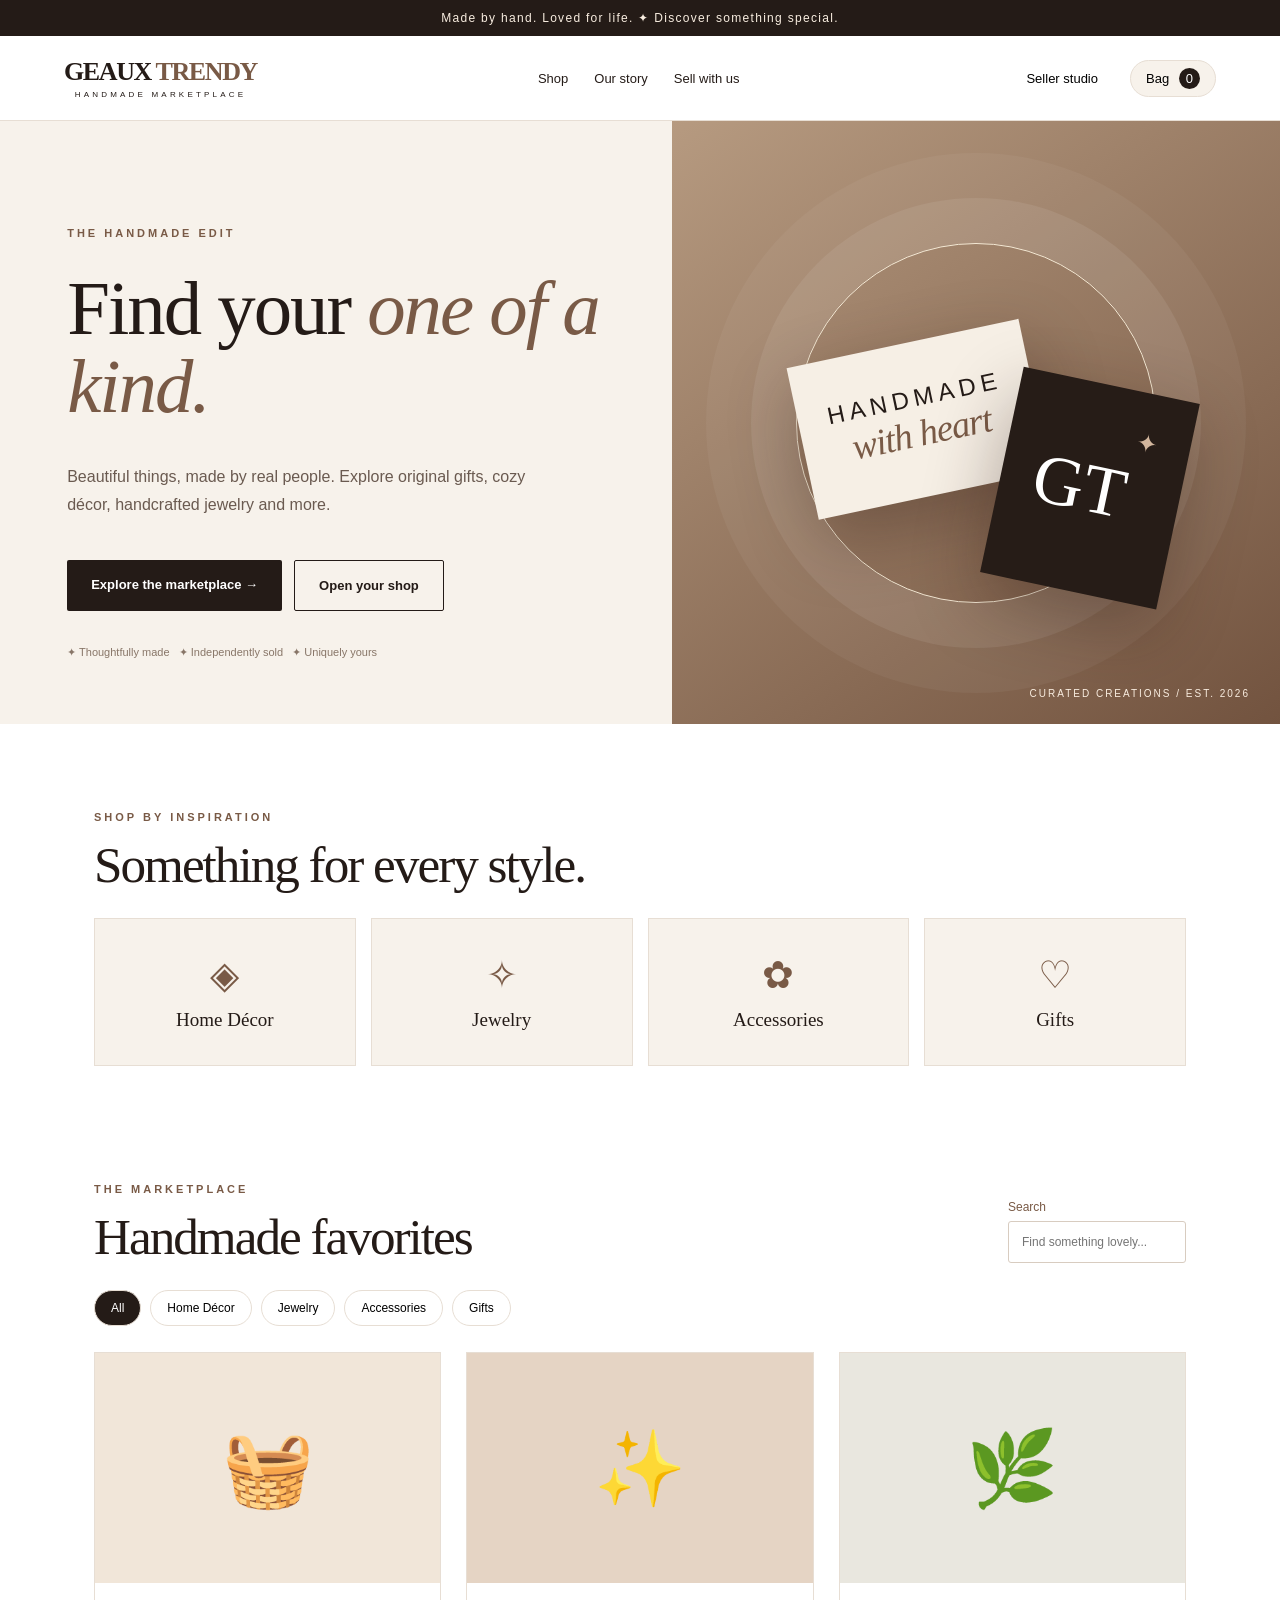
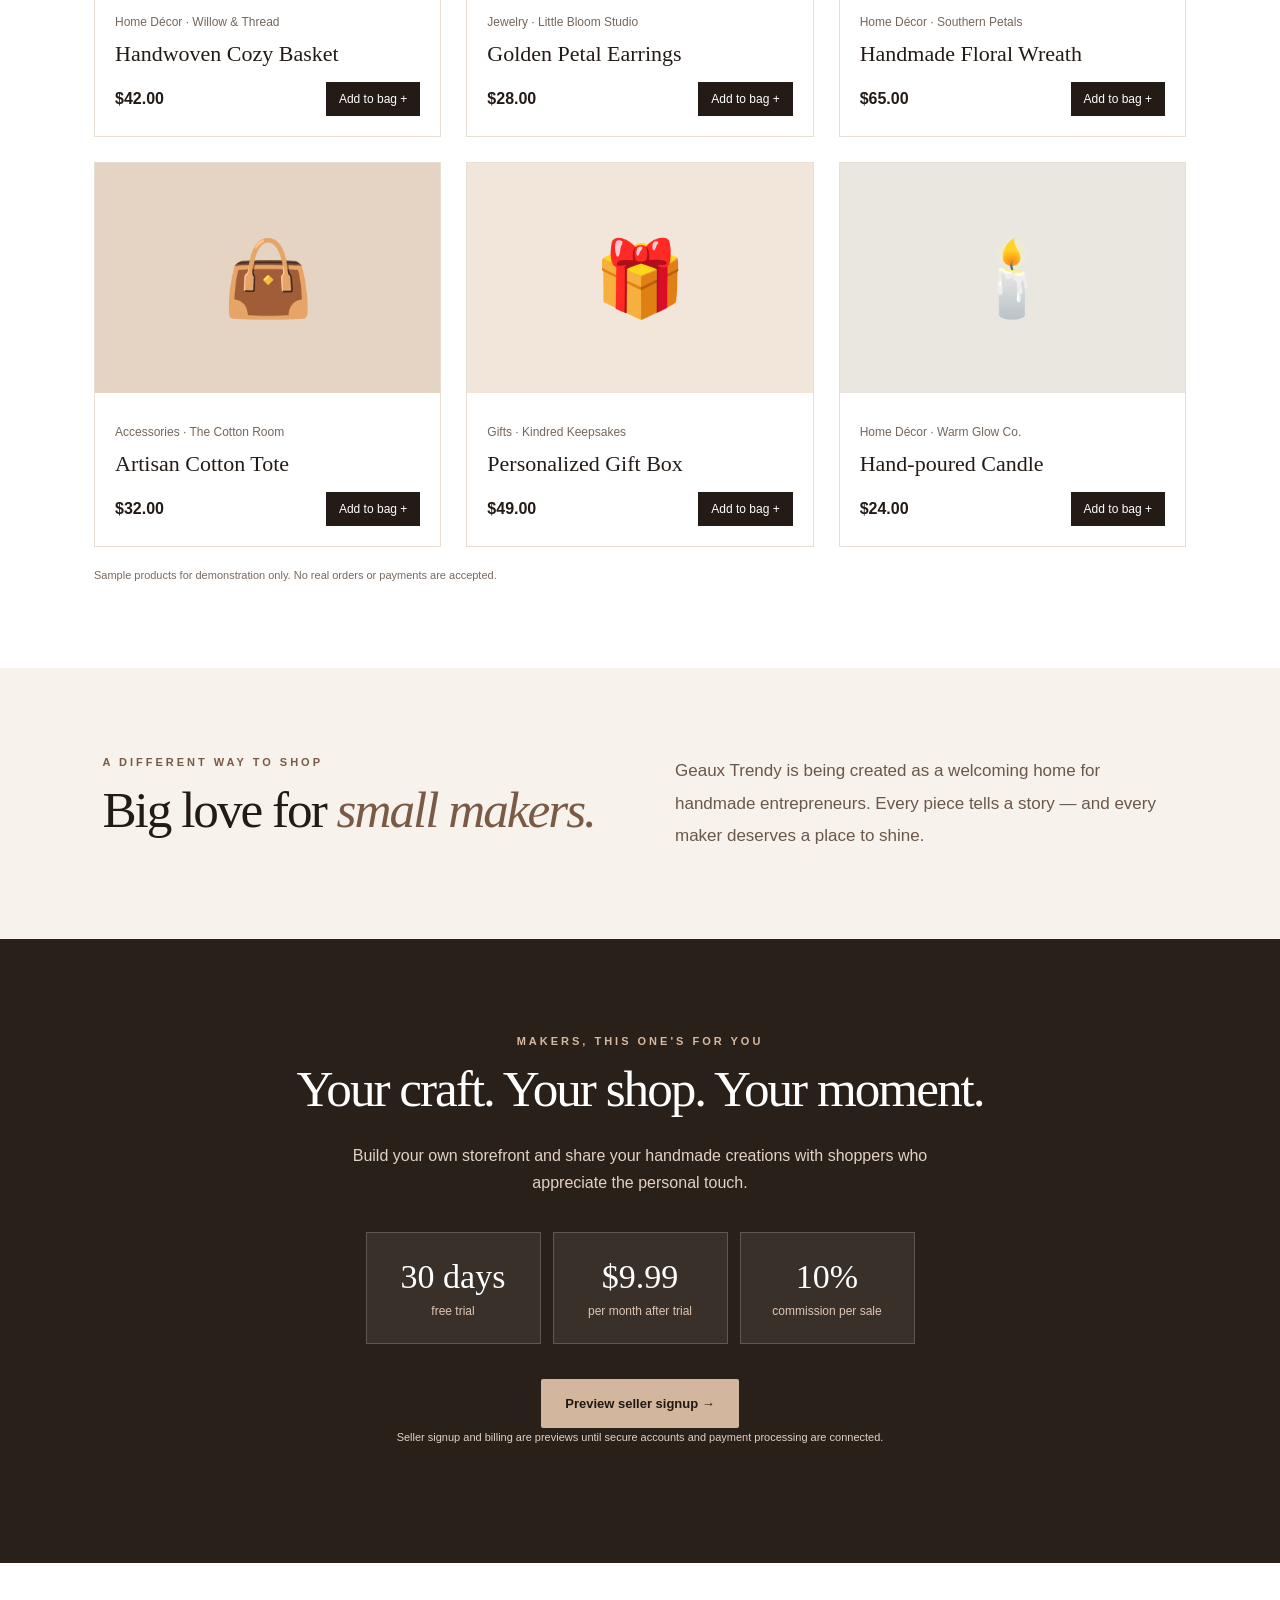
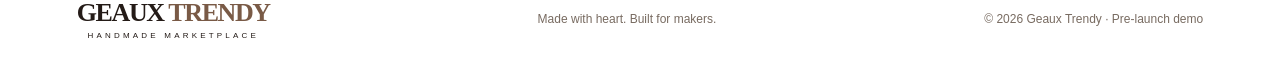
==== index.html @ f06b11b5 "Add files via upload" ====
<!doctype html><html lang="en"><head><meta charset="utf-8"><meta name="viewport" content="width=device-width, initial-scale=1"><meta name="theme-color" content="#211914"><meta name="description" content="Geaux Trendy — a marketplace for unique handmade goods."><title>Geaux Trendy | Handmade Finds</title><link rel="stylesheet" href="styles.css"></head><body><div class="announcement">Made by hand. Loved for life. ✦ Discover something special.</div><header><a href="#home" class="logo">GEAUX <span>TRENDY</span><small>HANDMADE MARKETPLACE</small></a><nav><a href="#shop">Shop</a><a href="#story">Our story</a><a href="#sell">Sell with us</a></nav><div class="actions"><button id="dashboardBtn" class="linkbutton">Seller studio</button><button id="cartBtn" class="cart">Bag <span id="cartCount">0</span></button></div></header><main id="home"><section class="hero"><div class="hero-copy"><p class="eyebrow">THE HANDMADE EDIT</p><h1>Find your <em>one of a kind.</em></h1><p>Beautiful things, made by real people. Explore original gifts, cozy décor, handcrafted jewelry and more.</p><div class="hero-actions"><a class="primary" href="#shop">Explore the marketplace →</a><a class="outline" href="#sell">Open your shop</a></div><div class="hero-foot">✦ Thoughtfully made &nbsp; ✦ Independently sold &nbsp; ✦ Uniquely yours</div></div><div class="hero-art"><div class="art-circle"></div><div class="art-card art-one">HANDMADE<br><strong>with heart</strong></div><div class="art-card art-two">GT<span>✦</span></div><div class="art-caption">CURATED CREATIONS / EST. 2026</div></div></section><section class="categories"><p class="eyebrow">SHOP BY INSPIRATION</p><h2>Something for every style.</h2><div class="category-grid"><a href="#shop" data-filter="Home Décor"><span>◈</span>Home Décor</a><a href="#shop" data-filter="Jewelry"><span>✧</span>Jewelry</a><a href="#shop" data-filter="Accessories"><span>✿</span>Accessories</a><a href="#shop" data-filter="Gifts"><span>♡</span>Gifts</a></div></section><section id="shop" class="products"><div class="section-title"><div><p class="eyebrow">THE MARKETPLACE</p><h2>Handmade favorites</h2></div><label class="search-wrap">Search <input id="search" placeholder="Find something lovely..."></label></div><div class="filters" id="filters"><button class="selected" data-filter="All">All</button><button data-filter="Home Décor">Home Décor</button><button data-filter="Jewelry">Jewelry</button><button data-filter="Accessories">Accessories</button><button data-filter="Gifts">Gifts</button></div><div id="productGrid" class="product-grid"></div><p class="demo-note">Sample products for demonstration only. No real orders or payments are accepted.</p></section><section id="story" class="story"><div><p class="eyebrow">A DIFFERENT WAY TO SHOP</p><h2>Big love for <em>small makers.</em></h2></div><p>Geaux Trendy is being created as a welcoming home for handmade entrepreneurs. Every piece tells a story — and every maker deserves a place to shine.</p></section><section id="sell" class="sell"><p class="eyebrow">MAKERS, THIS ONE'S FOR YOU</p><h2>Your craft. Your shop. Your moment.</h2><p>Build your own storefront and share your handmade creations with shoppers who appreciate the personal touch.</p><div class="pricing"><div><strong>30 days</strong><span>free trial</span></div><div><strong>$9.99</strong><span>per month after trial</span></div><div><strong>10%</strong><span>commission per sale</span></div></div><button class="primary" id="joinBtn">Preview seller signup →</button><p class="small">Seller signup and billing are previews until secure accounts and payment processing are connected.</p></section></main><footer><div class="logo">GEAUX <span>TRENDY</span><small>HANDMADE MARKETPLACE</small></div><p>Made with heart. Built for makers.</p><p>© 2026 Geaux Trendy · Pre-launch demo</p></footer><dialog id="modal"><button class="close" id="closeModal" aria-label="Close">×</button><div id="modalContent"></div></dialog><script src="script.js"></script></body></html>
---- styles.css ----
:root{--ink:#241b17;--brown:#795a46;--tan:#d2b69d;--cream:#f7f2eb;--line:#e7ded4}*{box-sizing:border-box}html{scroll-behavior:smooth}body{margin:0;font-family:Arial,Helvetica,sans-serif;color:var(--ink);background:#fff}button,input{font:inherit}button,a{cursor:pointer}a{color:inherit;text-decoration:none}.announcement{background:var(--ink);color:#f8ede0;text-align:center;padding:11px;font-size:12px;letter-spacing:1.3px}header{display:flex;justify-content:space-between;align-items:center;padding:21px max(5%,calc((100vw - 1250px)/2));gap:20px;border-bottom:1px solid var(--line)}.logo{font-family:Georgia,serif;font-weight:900;font-size:26px;letter-spacing:-1.4px;white-space:nowrap}.logo span{color:var(--brown)}.logo small{display:block;letter-spacing:3.2px;font:8px Arial,sans-serif;margin-top:3px;text-align:center}nav,.actions{display:flex;align-items:center;gap:26px;font-size:13px}nav a:hover{color:var(--brown)}button{border:0;background:none}.linkbutton{font-size:13px}.cart{background:var(--cream);border:1px solid var(--line);border-radius:22px;padding:10px 15px}.cart span{background:var(--ink);color:white;border-radius:50%;padding:3px 7px;margin-left:6px}.hero{display:grid;grid-template-columns:1.05fr .95fr;min-height:550px;background:var(--cream)}.hero-copy{padding:95px 8% 65px max(10%,calc((100vw - 1150px)/2));display:flex;flex-direction:column;align-items:flex-start}.eyebrow{font-size:11px;letter-spacing:3px;font-weight:700;color:var(--brown)}h1,h2{font-family:Georgia,serif;letter-spacing:-2px;font-weight:400}h1{font-size:clamp(55px,6vw,95px);line-height:1.02;margin:20px 0}h1 em,h2 em{color:var(--brown);font-weight:400}h2{font-size:clamp(35px,4vw,53px);margin:12px 0 24px}.hero-copy>p:not(.eyebrow){font-size:16px;line-height:1.8;max-width:490px;color:#6a5a50}.hero-actions{display:flex;gap:12px;flex-wrap:wrap;margin-top:24px}.primary,.outline{display:inline-block;padding:17px 24px;font-size:13px;font-weight:700;border-radius:2px}.primary{background:var(--ink);color:white}.primary:hover{background:var(--brown)}.outline{border:1px solid var(--ink)}.hero-foot{font-size:11px;margin-top:auto;padding-top:35px;color:#887668}.hero-art{position:relative;overflow:hidden;background:linear-gradient(145deg,#b69a80,#72533f);min-height:460px;display:grid;place-items:center}.art-circle{width:360px;height:360px;border:1px solid #f4e9d5;border-radius:50%;box-shadow:0 0 0 45px #ffffff13,0 0 0 90px #ffffff0b}.art-card{position:absolute;box-shadow:0 25px 70px #2a160f55}.art-one{background:#f6efe5;padding:42px 30px;transform:rotate(-12deg) translate(-55px,-15px);font-size:24px;letter-spacing:5px;text-align:center}.art-one strong{font:italic 37px Georgia,serif;letter-spacing:-1px;color:var(--brown)}.art-two{background:#261c17;color:#fff;width:180px;height:210px;display:flex;align-items:center;justify-content:center;transform:rotate(12deg) translate(125px,40px);font:70px Georgia,serif}.art-two span{font-size:25px;color:var(--tan);align-self:flex-start;margin-top:35px}.art-caption{position:absolute;bottom:25px;right:30px;color:#f9ede0;font-size:10px;letter-spacing:2px}.categories,.products{max-width:1220px;margin:auto;padding:76px 5%}.category-grid{display:grid;grid-template-columns:repeat(4,1fr);gap:15px}.category-grid a{background:var(--cream);padding:34px 12px;text-align:center;font-family:Georgia,serif;font-size:19px;border:1px solid var(--line)}.category-grid a:hover{background:#e9d8c6}.category-grid span{display:block;font-size:38px;color:var(--brown);margin-bottom:12px}.products{padding-top:30px}.section-title{display:flex;justify-content:space-between;align-items:center;gap:20px}.search-wrap{font-size:12px;color:var(--brown)}input{display:block;border:1px solid #d8ccc0;padding:13px;margin-top:7px;max-width:100%;border-radius:3px}.filters{display:flex;gap:9px;flex-wrap:wrap;margin:0 0 26px}.filters button{border:1px solid var(--line);padding:10px 16px;border-radius:20px;font-size:12px}.filters button.selected{background:var(--ink);color:white}.product-grid{display:grid;grid-template-columns:repeat(3,1fr);gap:25px}.product{border:1px solid var(--line);overflow:hidden}.product-art{height:230px;display:grid;place-items:center;font-size:74px;background:#f1e6d9}.product:nth-child(2n) .product-art{background:#e5d4c4}.product:nth-child(3n) .product-art{background:#e9e7df}.product-info{padding:20px}.product-info h3{font:22px Georgia,serif;margin:7px 0}.product-info p{color:#76665a;font-size:12px}.product-bottom{display:flex;align-items:center;justify-content:space-between;margin-top:15px}.product-bottom button{background:var(--ink);color:white;padding:10px 13px;font-size:12px}.demo-note,.small{font-size:11px;color:#79695f;margin-top:22px}.story{background:var(--cream);padding:70px max(8%,calc((100vw - 1100px)/2));display:grid;grid-template-columns:1fr 1fr;gap:70px;align-items:center}.story p:last-child{font-size:17px;line-height:1.9;color:#69584b}.sell{background:#2a201a;color:#fff;text-align:center;padding:85px 20px}.sell .eyebrow{color:#d6b99e}.sell>p:not(.eyebrow){max-width:650px;margin:0 auto 32px;line-height:1.7;color:#e2d2c5}.pricing{display:flex;justify-content:center;gap:12px;flex-wrap:wrap;margin:35px auto}.pricing div{background:#ffffff12;border:1px solid #ffffff30;min-width:175px;padding:25px}.pricing strong{display:block;font:34px Georgia,serif}.pricing span{display:block;font-size:12px;margin-top:8px;color:#dfc7b3}.sell .primary{background:#d2b69d;color:#211914}.sell .small{color:#d5c0ad;margin-top:18px}footer{display:flex;justify-content:space-between;align-items:center;padding:35px 6%;gap:20px;flex-wrap:wrap}footer p{font-size:12px;color:#786b61}dialog{border:0;border-radius:9px;max-width:520px;width:calc(100% - 30px);padding:35px;box-shadow:0 30px 90px #0005}dialog::backdrop{background:#17110eaa}.close{position:absolute;right:15px;top:10px;font-size:28px}.modal-row{display:flex;justify-content:space-between;padding:14px 0;border-bottom:1px solid var(--line)}.modal-action{margin-top:25px}.notice{background:var(--cream);padding:15px;font-size:13px;line-height:1.6}.field{margin:12px 0}.field input{width:100%}@media(max-width:800px){header{padding:18px 4%;flex-wrap:wrap}nav{order:3;width:100%;justify-content:center;gap:24px}.actions{gap:8px}.hero{grid-template-columns:1fr}.hero-copy{padding:65px 7%}.hero-art{min-height:330px}.art-circle{width:250px;height:250px}.art-one{font-size:16px;padding:27px}.art-one strong{font-size:27px}.art-two{width:130px;height:150px;font-size:48px;transform:rotate(12deg) translate(95px,35px)}.category-grid{grid-template-columns:repeat(2,1fr)}.product-grid{grid-template-columns:repeat(2,1fr)}.story{grid-template-columns:1fr;gap:10px}.section-title{align-items:flex-start;flex-direction:column}}@media(max-width:520px){.logo{font-size:21px}.linkbutton{font-size:11px}.product-grid{grid-template-columns:1fr}.hero-foot{line-height:2}.pricing div{width:100%;max-width:340px}.categories,.products{padding:55px 5%}}
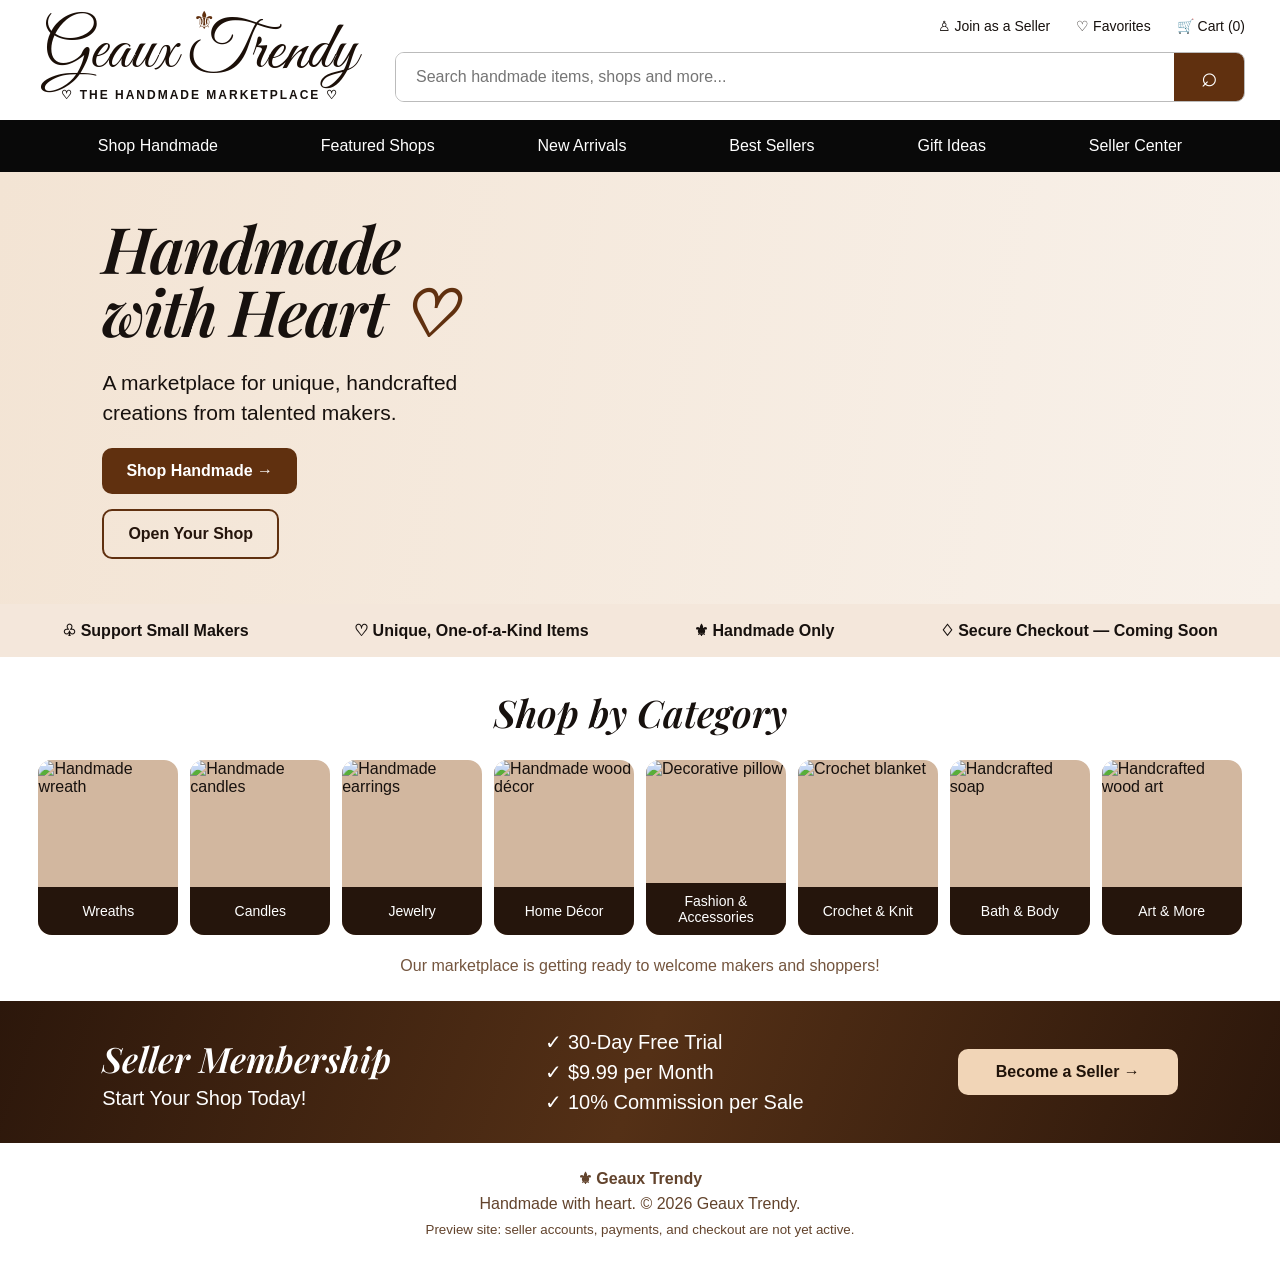
==== commit 9a4042fe: "Add files via upload" ====
--- a/index.html
+++ b/index.html
@@ -1 +1,6 @@
-<!doctype html><html lang="en"><head><meta charset="utf-8"><meta name="viewport" content="width=device-width, initial-scale=1"><meta name="theme-color" content="#211914"><meta name="description" content="Geaux Trendy — a marketplace for unique handmade goods."><title>Geaux Trendy | Handmade Finds</title><link rel="stylesheet" href="styles.css"></head><body><div class="announcement">Made by hand. Loved for life. ✦ Discover something special.</div><header><a href="#home" class="logo">GEAUX <span>TRENDY</span><small>HANDMADE MARKETPLACE</small></a><nav><a href="#shop">Shop</a><a href="#story">Our story</a><a href="#sell">Sell with us</a></nav><div class="actions"><button id="dashboardBtn" class="linkbutton">Seller studio</button><button id="cartBtn" class="cart">Bag <span id="cartCount">0</span></button></div></header><main id="home"><section class="hero"><div class="hero-copy"><p class="eyebrow">THE HANDMADE EDIT</p><h1>Find your <em>one of a kind.</em></h1><p>Beautiful things, made by real people. Explore original gifts, cozy décor, handcrafted jewelry and more.</p><div class="hero-actions"><a class="primary" href="#shop">Explore the marketplace →</a><a class="outline" href="#sell">Open your shop</a></div><div class="hero-foot">✦ Thoughtfully made &nbsp; ✦ Independently sold &nbsp; ✦ Uniquely yours</div></div><div class="hero-art"><div class="art-circle"></div><div class="art-card art-one">HANDMADE<br><strong>with heart</strong></div><div class="art-card art-two">GT<span>✦</span></div><div class="art-caption">CURATED CREATIONS / EST. 2026</div></div></section><section class="categories"><p class="eyebrow">SHOP BY INSPIRATION</p><h2>Something for every style.</h2><div class="category-grid"><a href="#shop" data-filter="Home Décor"><span>◈</span>Home Décor</a><a href="#shop" data-filter="Jewelry"><span>✧</span>Jewelry</a><a href="#shop" data-filter="Accessories"><span>✿</span>Accessories</a><a href="#shop" data-filter="Gifts"><span>♡</span>Gifts</a></div></section><section id="shop" class="products"><div class="section-title"><div><p class="eyebrow">THE MARKETPLACE</p><h2>Handmade favorites</h2></div><label class="search-wrap">Search <input id="search" placeholder="Find something lovely..."></label></div><div class="filters" id="filters"><button class="selected" data-filter="All">All</button><button data-filter="Home Décor">Home Décor</button><button data-filter="Jewelry">Jewelry</button><button data-filter="Accessories">Accessories</button><button data-filter="Gifts">Gifts</button></div><div id="productGrid" class="product-grid"></div><p class="demo-note">Sample products for demonstration only. No real orders or payments are accepted.</p></section><section id="story" class="story"><div><p class="eyebrow">A DIFFERENT WAY TO SHOP</p><h2>Big love for <em>small makers.</em></h2></div><p>Geaux Trendy is being created as a welcoming home for handmade entrepreneurs. Every piece tells a story — and every maker deserves a place to shine.</p></section><section id="sell" class="sell"><p class="eyebrow">MAKERS, THIS ONE'S FOR YOU</p><h2>Your craft. Your shop. Your moment.</h2><p>Build your own storefront and share your handmade creations with shoppers who appreciate the personal touch.</p><div class="pricing"><div><strong>30 days</strong><span>free trial</span></div><div><strong>$9.99</strong><span>per month after trial</span></div><div><strong>10%</strong><span>commission per sale</span></div></div><button class="primary" id="joinBtn">Preview seller signup →</button><p class="small">Seller signup and billing are previews until secure accounts and payment processing are connected.</p></section></main><footer><div class="logo">GEAUX <span>TRENDY</span><small>HANDMADE MARKETPLACE</small></div><p>Made with heart. Built for makers.</p><p>© 2026 Geaux Trendy · Pre-launch demo</p></footer><dialog id="modal"><button class="close" id="closeModal" aria-label="Close">×</button><div id="modalContent"></div></dialog><script src="script.js"></script></body></html>
+<!doctype html><html lang="en"><head><meta charset="utf-8"><meta name="viewport" content="width=device-width,initial-scale=1"><meta name="theme-color" content="#22130c"><meta name="description" content="Geaux Trendy: a handmade marketplace for one-of-a-kind finds from independent makers."><title>Geaux Trendy | Handmade with Heart</title><link rel="stylesheet" href="styles.css"></head><body>
+<header><div class="top"><a class="logo" href="#home" aria-label="Geaux Trendy home"><span class="fleur">⚜</span><span class="script">Geaux Trendy</span><small>♡ THE HANDMADE MARKETPLACE ♡</small></a><div class="header-right"><div class="links"><a href="#seller">♙ Join as a Seller</a><a href="#categories">♡ Favorites</a><a href="#categories">🛒 Cart (0)</a></div><form id="search-form" class="search"><label class="sr" for="search">Search handmade items</label><input id="search" placeholder="Search handmade items, shops and more..."/><button aria-label="Search">⌕</button></form></div></div><nav aria-label="Main navigation"><a href="#categories">Shop Handmade</a><a href="#categories">Featured Shops</a><a href="#categories">New Arrivals</a><a href="#categories">Best Sellers</a><a href="#categories">Gift Ideas</a><a href="#seller">Seller Center</a></nav></header>
+<main id="home"><section class="hero"><div class="hero-copy"><h1>Handmade<br>with Heart <span>♡</span></h1><p>A marketplace for unique, handcrafted creations from talented makers.</p><div class="actions"><a class="btn primary" href="#categories">Shop Handmade →</a><a class="btn secondary" href="#seller">Open Your Shop</a></div></div><div class="hero-photo" role="img" aria-label="Rustic handmade wreath with burlap ribbon"></div></section>
+<div class="perks"><span>♧ Support Small Makers</span><span>♡ Unique, One-of-a-Kind Items</span><span>⚜ Handmade Only</span><span>♢ Secure Checkout — Coming Soon</span></div>
+<section id="categories" class="categories"><h2>Shop by Category</h2><div class="category-grid"><a href="#categories" data-category="Wreaths"><img src="assets/wreaths.jpg" alt="Handmade wreath"><span>Wreaths</span></a><a href="#categories" data-category="Candles"><img src="assets/candles.jpg" alt="Handmade candles"><span>Candles</span></a><a href="#categories" data-category="Jewelry"><img src="assets/jewelry.jpg" alt="Handmade earrings"><span>Jewelry</span></a><a href="#categories" data-category="Home Décor"><img src="assets/decor.jpg" alt="Handmade wood décor"><span>Home Décor</span></a><a href="#categories" data-category="Fashion & Accessories"><img src="assets/fashion.jpg" alt="Decorative pillow"><span>Fashion & Accessories</span></a><a href="#categories" data-category="Crochet & Knit"><img src="assets/crochet.jpg" alt="Crochet blanket"><span>Crochet & Knit</span></a><a href="#categories" data-category="Bath & Body"><img src="assets/bath.jpg" alt="Handcrafted soap"><span>Bath & Body</span></a><a href="#categories" data-category="Art & More"><img src="assets/art.jpg" alt="Handcrafted wood art"><span>Art & More</span></a></div><p id="notice" class="notice" role="status">Our marketplace is getting ready to welcome makers and shoppers!</p></section>
+<section id="seller" class="seller"><div><h2>Seller Membership</h2><p>Start Your Shop Today!</p></div><ul><li>✓ 30-Day Free Trial</li><li>✓ $9.99 per Month</li><li>✓ 10% Commission per Sale</li></ul><a class="btn light" href="mailto:hello@geauxtrendy.com?subject=Geaux%20Trendy%20Seller%20Interest">Become a Seller →</a></section></main><footer><strong>⚜ Geaux Trendy</strong><p>Handmade with heart. © 2026 Geaux Trendy.</p><small>Preview site: seller accounts, payments, and checkout are not yet active.</small></footer><script src="script.js"></script></body></html>
--- a/styles.css
+++ b/styles.css
@@ -1 +1,2 @@
-:root{--ink:#241b17;--brown:#795a46;--tan:#d2b69d;--cream:#f7f2eb;--line:#e7ded4}*{box-sizing:border-box}html{scroll-behavior:smooth}body{margin:0;font-family:Arial,Helvetica,sans-serif;color:var(--ink);background:#fff}button,input{font:inherit}button,a{cursor:pointer}a{color:inherit;text-decoration:none}.announcement{background:var(--ink);color:#f8ede0;text-align:center;padding:11px;font-size:12px;letter-spacing:1.3px}header{display:flex;justify-content:space-between;align-items:center;padding:21px max(5%,calc((100vw - 1250px)/2));gap:20px;border-bottom:1px solid var(--line)}.logo{font-family:Georgia,serif;font-weight:900;font-size:26px;letter-spacing:-1.4px;white-space:nowrap}.logo span{color:var(--brown)}.logo small{display:block;letter-spacing:3.2px;font:8px Arial,sans-serif;margin-top:3px;text-align:center}nav,.actions{display:flex;align-items:center;gap:26px;font-size:13px}nav a:hover{color:var(--brown)}button{border:0;background:none}.linkbutton{font-size:13px}.cart{background:var(--cream);border:1px solid var(--line);border-radius:22px;padding:10px 15px}.cart span{background:var(--ink);color:white;border-radius:50%;padding:3px 7px;margin-left:6px}.hero{display:grid;grid-template-columns:1.05fr .95fr;min-height:550px;background:var(--cream)}.hero-copy{padding:95px 8% 65px max(10%,calc((100vw - 1150px)/2));display:flex;flex-direction:column;align-items:flex-start}.eyebrow{font-size:11px;letter-spacing:3px;font-weight:700;color:var(--brown)}h1,h2{font-family:Georgia,serif;letter-spacing:-2px;font-weight:400}h1{font-size:clamp(55px,6vw,95px);line-height:1.02;margin:20px 0}h1 em,h2 em{color:var(--brown);font-weight:400}h2{font-size:clamp(35px,4vw,53px);margin:12px 0 24px}.hero-copy>p:not(.eyebrow){font-size:16px;line-height:1.8;max-width:490px;color:#6a5a50}.hero-actions{display:flex;gap:12px;flex-wrap:wrap;margin-top:24px}.primary,.outline{display:inline-block;padding:17px 24px;font-size:13px;font-weight:700;border-radius:2px}.primary{background:var(--ink);color:white}.primary:hover{background:var(--brown)}.outline{border:1px solid var(--ink)}.hero-foot{font-size:11px;margin-top:auto;padding-top:35px;color:#887668}.hero-art{position:relative;overflow:hidden;background:linear-gradient(145deg,#b69a80,#72533f);min-height:460px;display:grid;place-items:center}.art-circle{width:360px;height:360px;border:1px solid #f4e9d5;border-radius:50%;box-shadow:0 0 0 45px #ffffff13,0 0 0 90px #ffffff0b}.art-card{position:absolute;box-shadow:0 25px 70px #2a160f55}.art-one{background:#f6efe5;padding:42px 30px;transform:rotate(-12deg) translate(-55px,-15px);font-size:24px;letter-spacing:5px;text-align:center}.art-one strong{font:italic 37px Georgia,serif;letter-spacing:-1px;color:var(--brown)}.art-two{background:#261c17;color:#fff;width:180px;height:210px;display:flex;align-items:center;justify-content:center;transform:rotate(12deg) translate(125px,40px);font:70px Georgia,serif}.art-two span{font-size:25px;color:var(--tan);align-self:flex-start;margin-top:35px}.art-caption{position:absolute;bottom:25px;right:30px;color:#f9ede0;font-size:10px;letter-spacing:2px}.categories,.products{max-width:1220px;margin:auto;padding:76px 5%}.category-grid{display:grid;grid-template-columns:repeat(4,1fr);gap:15px}.category-grid a{background:var(--cream);padding:34px 12px;text-align:center;font-family:Georgia,serif;font-size:19px;border:1px solid var(--line)}.category-grid a:hover{background:#e9d8c6}.category-grid span{display:block;font-size:38px;color:var(--brown);margin-bottom:12px}.products{padding-top:30px}.section-title{display:flex;justify-content:space-between;align-items:center;gap:20px}.search-wrap{font-size:12px;color:var(--brown)}input{display:block;border:1px solid #d8ccc0;padding:13px;margin-top:7px;max-width:100%;border-radius:3px}.filters{display:flex;gap:9px;flex-wrap:wrap;margin:0 0 26px}.filters button{border:1px solid var(--line);padding:10px 16px;border-radius:20px;font-size:12px}.filters button.selected{background:var(--ink);color:white}.product-grid{display:grid;grid-template-columns:repeat(3,1fr);gap:25px}.product{border:1px solid var(--line);overflow:hidden}.product-art{height:230px;display:grid;place-items:center;font-size:74px;background:#f1e6d9}.product:nth-child(2n) .product-art{background:#e5d4c4}.product:nth-child(3n) .product-art{background:#e9e7df}.product-info{padding:20px}.product-info h3{font:22px Georgia,serif;margin:7px 0}.product-info p{color:#76665a;font-size:12px}.product-bottom{display:flex;align-items:center;justify-content:space-between;margin-top:15px}.product-bottom button{background:var(--ink);color:white;padding:10px 13px;font-size:12px}.demo-note,.small{font-size:11px;color:#79695f;margin-top:22px}.story{background:var(--cream);padding:70px max(8%,calc((100vw - 1100px)/2));display:grid;grid-template-columns:1fr 1fr;gap:70px;align-items:center}.story p:last-child{font-size:17px;line-height:1.9;color:#69584b}.sell{background:#2a201a;color:#fff;text-align:center;padding:85px 20px}.sell .eyebrow{color:#d6b99e}.sell>p:not(.eyebrow){max-width:650px;margin:0 auto 32px;line-height:1.7;color:#e2d2c5}.pricing{display:flex;justify-content:center;gap:12px;flex-wrap:wrap;margin:35px auto}.pricing div{background:#ffffff12;border:1px solid #ffffff30;min-width:175px;padding:25px}.pricing strong{display:block;font:34px Georgia,serif}.pricing span{display:block;font-size:12px;margin-top:8px;color:#dfc7b3}.sell .primary{background:#d2b69d;color:#211914}.sell .small{color:#d5c0ad;margin-top:18px}footer{display:flex;justify-content:space-between;align-items:center;padding:35px 6%;gap:20px;flex-wrap:wrap}footer p{font-size:12px;color:#786b61}dialog{border:0;border-radius:9px;max-width:520px;width:calc(100% - 30px);padding:35px;box-shadow:0 30px 90px #0005}dialog::backdrop{background:#17110eaa}.close{position:absolute;right:15px;top:10px;font-size:28px}.modal-row{display:flex;justify-content:space-between;padding:14px 0;border-bottom:1px solid var(--line)}.modal-action{margin-top:25px}.notice{background:var(--cream);padding:15px;font-size:13px;line-height:1.6}.field{margin:12px 0}.field input{width:100%}@media(max-width:800px){header{padding:18px 4%;flex-wrap:wrap}nav{order:3;width:100%;justify-content:center;gap:24px}.actions{gap:8px}.hero{grid-template-columns:1fr}.hero-copy{padding:65px 7%}.hero-art{min-height:330px}.art-circle{width:250px;height:250px}.art-one{font-size:16px;padding:27px}.art-one strong{font-size:27px}.art-two{width:130px;height:150px;font-size:48px;transform:rotate(12deg) translate(95px,35px)}.category-grid{grid-template-columns:repeat(2,1fr)}.product-grid{grid-template-columns:repeat(2,1fr)}.story{grid-template-columns:1fr;gap:10px}.section-title{align-items:flex-start;flex-direction:column}}@media(max-width:520px){.logo{font-size:21px}.linkbutton{font-size:11px}.product-grid{grid-template-columns:1fr}.hero-foot{line-height:2}.pricing div{width:100%;max-width:340px}.categories,.products{padding:55px 5%}}
+@import url('https://fonts.googleapis.com/css2?family=Great+Vibes&family=Playfair+Display:ital,wght@0,600;1,600&display=swap');
+:root{--brown:#60300f;--dark:#25150c;--cream:#f6e9da}*{box-sizing:border-box}html{scroll-behavior:smooth}body{margin:0;color:#17110e;background:#fff;font-family:Arial,Helvetica,sans-serif}a{color:inherit;text-decoration:none}button,input{font:inherit}.top{max-width:1480px;margin:auto;display:flex;align-items:center;justify-content:space-between;gap:30px;padding:18px 35px}.logo{display:flex;flex-direction:column;position:relative;min-width:330px;text-align:center}.script{font-family:'Great Vibes','Brush Script MT',cursive;font-size:66px;line-height:1.05;color:#1b0f08}.fleur{position:absolute;left:48%;top:-12px;color:var(--brown);font-size:25px}.logo small{font-weight:bold;letter-spacing:2px;font-size:12px}.header-right{flex:1;max-width:850px}.links{display:flex;justify-content:flex-end;gap:26px;margin-bottom:18px;font-size:14px}.search{display:flex;border:1px solid #bbb;border-radius:9px;overflow:hidden;height:50px}.search input{border:0;flex:1;min-width:0;padding:0 20px;outline-offset:-3px}.search button{border:0;background:var(--brown);color:white;font-size:28px;width:70px;cursor:pointer}nav{display:flex;justify-content:space-evenly;gap:20px;background:#090909;color:white;padding:17px 15px;flex-wrap:wrap}nav a:hover,.links a:hover{text-decoration:underline}.hero{display:grid;grid-template-columns:46% 54%;min-height:375px;background:linear-gradient(100deg,#f3e4d4,#f8f1ea)}.hero-copy{padding:45px max(30px,8vw)}.hero h1{font:italic 600 clamp(45px,5vw,84px)/.98 'Playfair Display',Georgia,serif;letter-spacing:-2px;margin:0 0 20px}.hero h1 span{color:var(--brown);font-family:Georgia}.hero p{font-size:21px;line-height:1.4;max-width:390px}.hero-photo{background:url('assets/hero-wreath.jpg') center center/cover no-repeat}.actions{display:flex;gap:15px;flex-wrap:wrap;margin-top:20px}.btn{display:inline-block;padding:14px 24px;border-radius:10px;text-align:center;font-weight:600}.primary{background:var(--brown);color:#fff}.secondary{border:2px solid var(--brown);color:var(--dark)}.perks{background:#f4e7db;display:flex;flex-wrap:wrap;justify-content:space-around;gap:15px;padding:17px;font-weight:600}.categories{padding:20px 3vw 26px}.categories h2{text-align:center;font:italic 600 38px 'Playfair Display',Georgia,serif;margin:10px 0 22px}.category-grid{display:grid;grid-template-columns:repeat(8,minmax(0,1fr));gap:12px;max-width:1500px;margin:auto}.category-grid a{overflow:hidden;border-radius:14px;position:relative;min-height:175px;background:#d2b79f;display:flex;flex-direction:column}.category-grid img{width:100%;height:140px;object-fit:cover;flex:1}.category-grid span{display:flex;align-items:center;justify-content:center;text-align:center;background:var(--dark);color:#fff;padding:10px 4px;min-height:48px;font-size:14px}.notice{text-align:center;color:#74553e;margin:22px 0 0}.seller{display:flex;align-items:center;justify-content:space-around;gap:20px;padding:26px 35px;background:linear-gradient(110deg,#2c170b,#543016,#2c170b);color:white}.seller h2{font:italic 600 35px 'Playfair Display',Georgia,serif;margin:0 0 5px}.seller p{font-size:20px;margin:0}.seller ul{list-style:none;padding:0;margin:0;font-size:20px;line-height:1.5}.light{background:#f1d5b7;color:#201309;min-width:220px}footer{text-align:center;padding:26px;color:#62432c}footer p{margin:7px}.sr{position:absolute;left:-9999px}@media(max-width:1000px){.category-grid{grid-template-columns:repeat(4,1fr)}.top{padding:15px}.logo{min-width:250px}.script{font-size:52px}.hero-copy{padding:40px 30px}.seller{flex-wrap:wrap}}@media(max-width:650px){.top{flex-direction:column;gap:12px}.header-right{width:100%}.links{justify-content:center;gap:15px;font-size:12px}.logo{min-width:0}.script{font-size:56px}nav{gap:14px;font-size:13px}.hero{grid-template-columns:1fr}.hero-copy{padding:35px 24px}.hero-photo{height:260px;grid-row:1}.hero h1{font-size:48px}.hero p{font-size:17px}.category-grid{grid-template-columns:repeat(2,1fr)}.seller{align-items:flex-start;flex-direction:column}.seller h2{font-size:29px}.seller ul{font-size:17px}.light{width:100%}.categories h2{font-size:30px}}
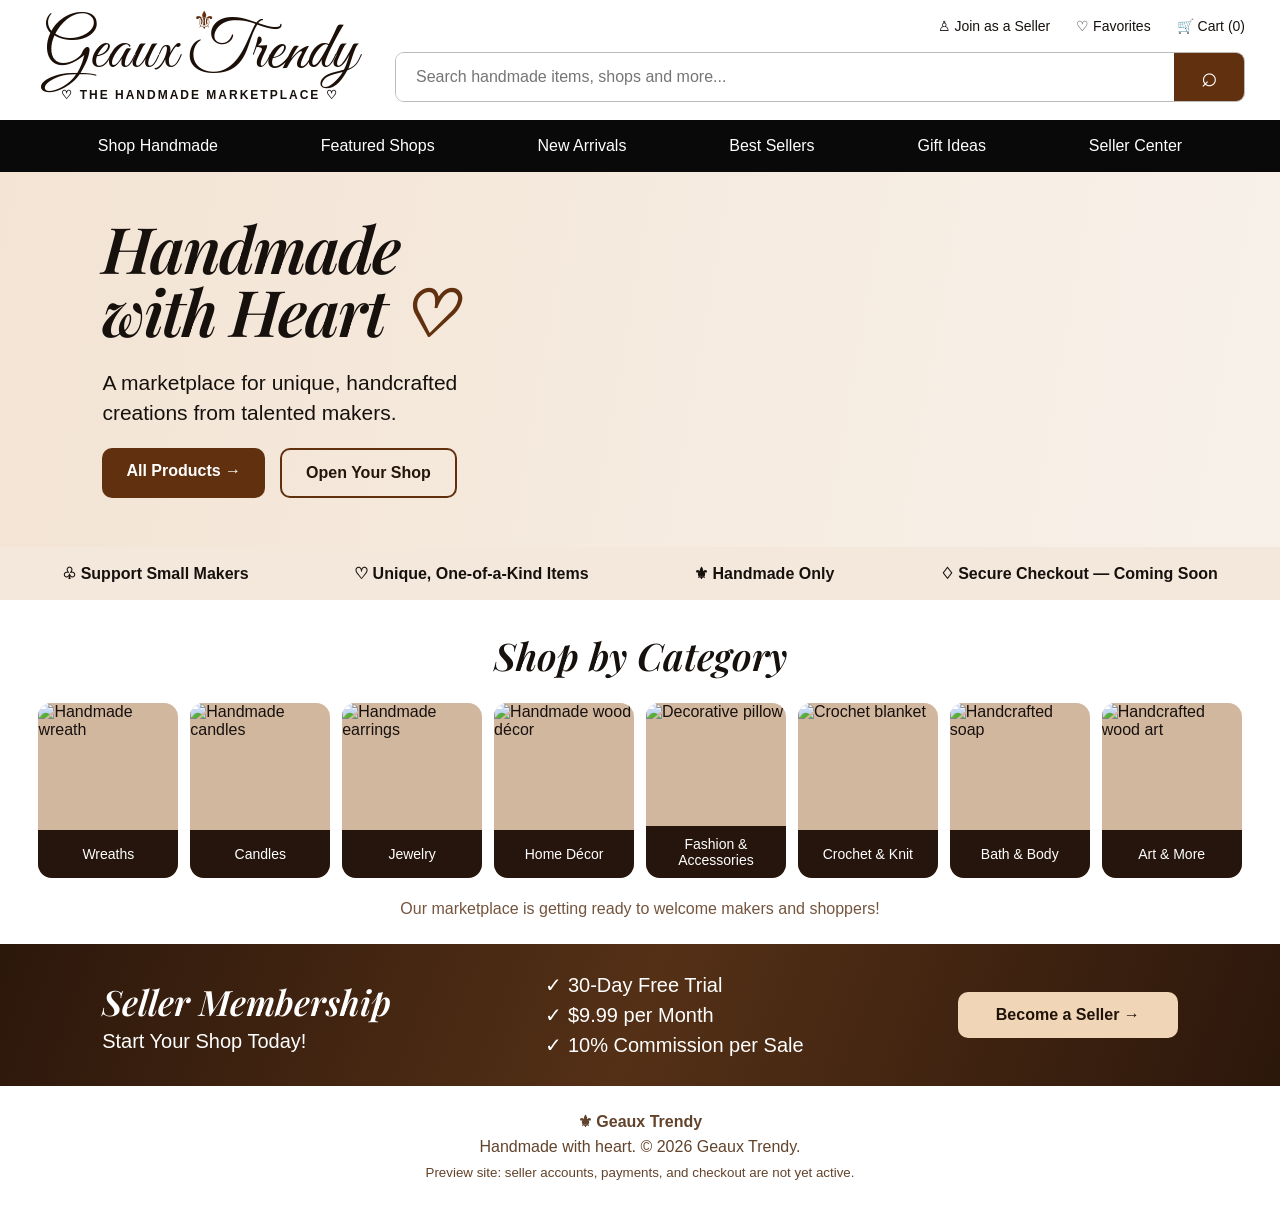
==== commit 373b4ca3: "Change 'Shop Handmade' button text to 'All Products'" ====
--- a/index.html
+++ b/index.html
@@ -1,6 +1,6 @@
 <!doctype html><html lang="en"><head><meta charset="utf-8"><meta name="viewport" content="width=device-width,initial-scale=1"><meta name="theme-color" content="#22130c"><meta name="description" content="Geaux Trendy: a handmade marketplace for one-of-a-kind finds from independent makers."><title>Geaux Trendy | Handmade with Heart</title><link rel="stylesheet" href="styles.css"></head><body>
 <header><div class="top"><a class="logo" href="#home" aria-label="Geaux Trendy home"><span class="fleur">⚜</span><span class="script">Geaux Trendy</span><small>♡ THE HANDMADE MARKETPLACE ♡</small></a><div class="header-right"><div class="links"><a href="#seller">♙ Join as a Seller</a><a href="#categories">♡ Favorites</a><a href="#categories">🛒 Cart (0)</a></div><form id="search-form" class="search"><label class="sr" for="search">Search handmade items</label><input id="search" placeholder="Search handmade items, shops and more..."/><button aria-label="Search">⌕</button></form></div></div><nav aria-label="Main navigation"><a href="#categories">Shop Handmade</a><a href="#categories">Featured Shops</a><a href="#categories">New Arrivals</a><a href="#categories">Best Sellers</a><a href="#categories">Gift Ideas</a><a href="#seller">Seller Center</a></nav></header>
-<main id="home"><section class="hero"><div class="hero-copy"><h1>Handmade<br>with Heart <span>♡</span></h1><p>A marketplace for unique, handcrafted creations from talented makers.</p><div class="actions"><a class="btn primary" href="#categories">Shop Handmade →</a><a class="btn secondary" href="#seller">Open Your Shop</a></div></div><div class="hero-photo" role="img" aria-label="Rustic handmade wreath with burlap ribbon"></div></section>
+<main id="home"><section class="hero"><div class="hero-copy"><h1>Handmade<br>with Heart <span>♡</span></h1><p>A marketplace for unique, handcrafted creations from talented makers.</p><div class="actions"><a class="btn primary" href="#categories">All Products →</a><a class="btn secondary" href="#seller">Open Your Shop</a></div></div><div class="hero-photo" role="img" aria-label="Rustic handmade wreath with burlap ribbon"></div></section>
 <div class="perks"><span>♧ Support Small Makers</span><span>♡ Unique, One-of-a-Kind Items</span><span>⚜ Handmade Only</span><span>♢ Secure Checkout — Coming Soon</span></div>
 <section id="categories" class="categories"><h2>Shop by Category</h2><div class="category-grid"><a href="#categories" data-category="Wreaths"><img src="assets/wreaths.jpg" alt="Handmade wreath"><span>Wreaths</span></a><a href="#categories" data-category="Candles"><img src="assets/candles.jpg" alt="Handmade candles"><span>Candles</span></a><a href="#categories" data-category="Jewelry"><img src="assets/jewelry.jpg" alt="Handmade earrings"><span>Jewelry</span></a><a href="#categories" data-category="Home Décor"><img src="assets/decor.jpg" alt="Handmade wood décor"><span>Home Décor</span></a><a href="#categories" data-category="Fashion & Accessories"><img src="assets/fashion.jpg" alt="Decorative pillow"><span>Fashion & Accessories</span></a><a href="#categories" data-category="Crochet & Knit"><img src="assets/crochet.jpg" alt="Crochet blanket"><span>Crochet & Knit</span></a><a href="#categories" data-category="Bath & Body"><img src="assets/bath.jpg" alt="Handcrafted soap"><span>Bath & Body</span></a><a href="#categories" data-category="Art & More"><img src="assets/art.jpg" alt="Handcrafted wood art"><span>Art & More</span></a></div><p id="notice" class="notice" role="status">Our marketplace is getting ready to welcome makers and shoppers!</p></section>
 <section id="seller" class="seller"><div><h2>Seller Membership</h2><p>Start Your Shop Today!</p></div><ul><li>✓ 30-Day Free Trial</li><li>✓ $9.99 per Month</li><li>✓ 10% Commission per Sale</li></ul><a class="btn light" href="mailto:hello@geauxtrendy.com?subject=Geaux%20Trendy%20Seller%20Interest">Become a Seller →</a></section></main><footer><strong>⚜ Geaux Trendy</strong><p>Handmade with heart. © 2026 Geaux Trendy.</p><small>Preview site: seller accounts, payments, and checkout are not yet active.</small></footer><script src="script.js"></script></body></html>
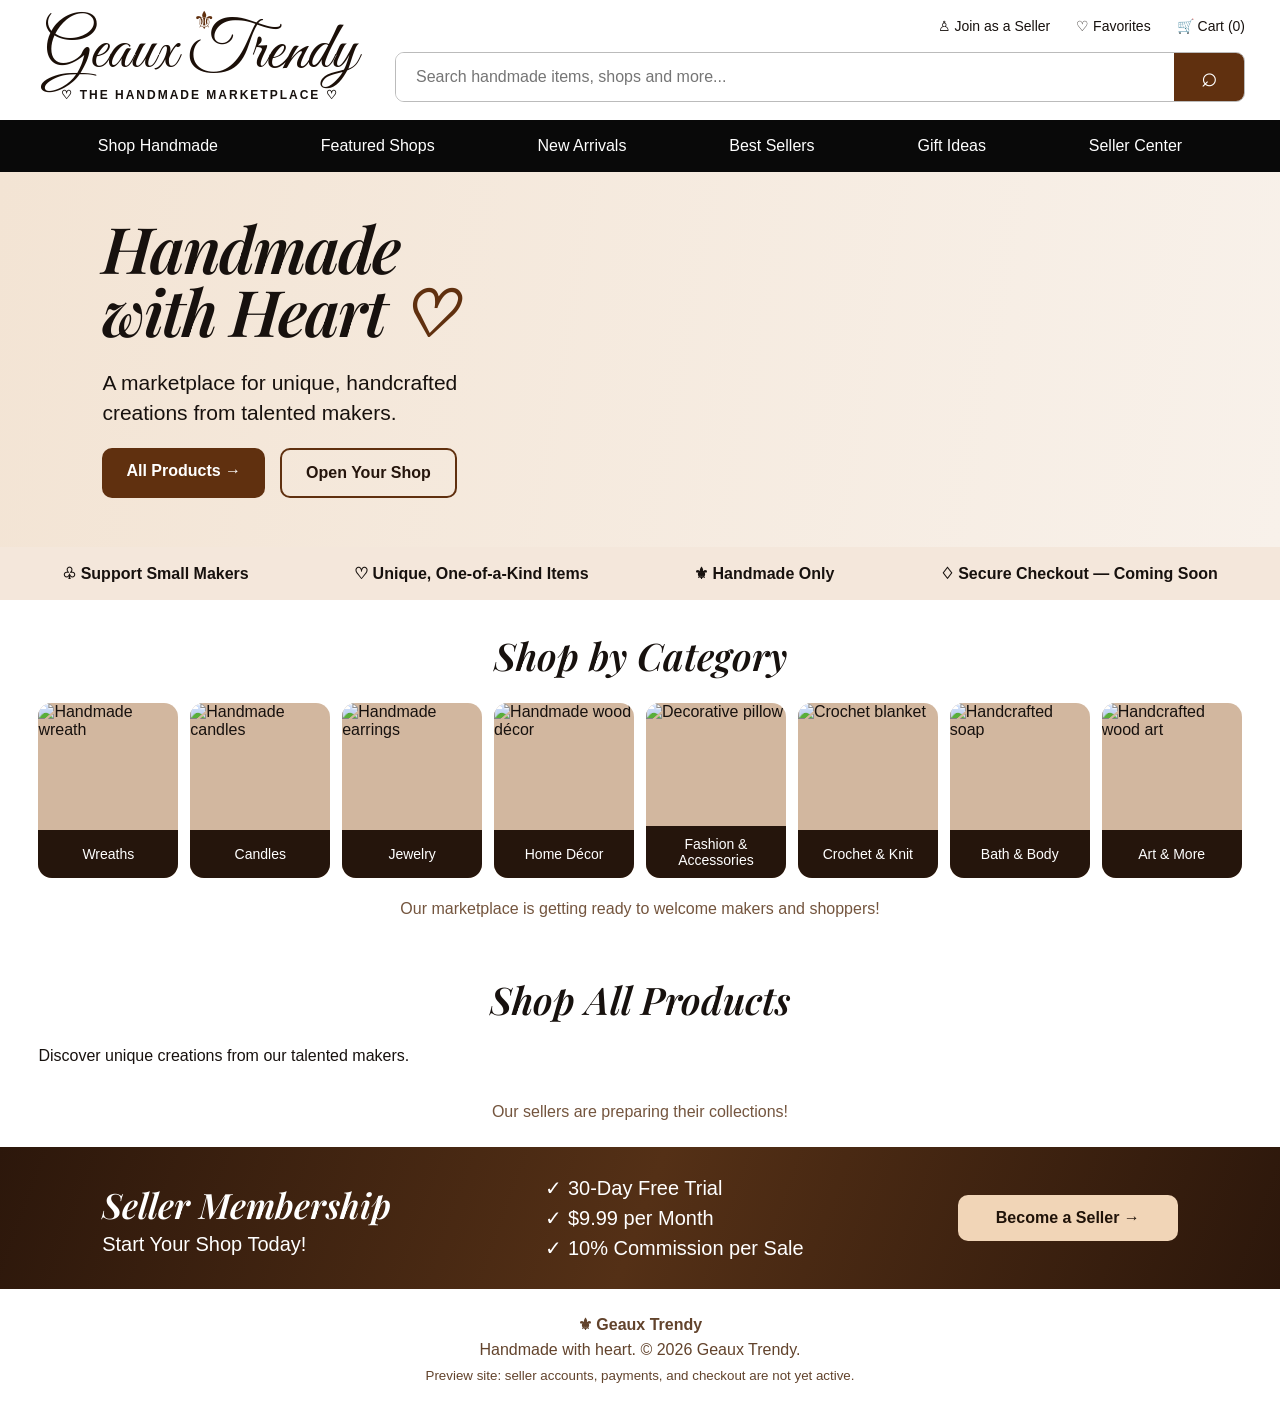
==== commit 748ece40: "Add 'Shop All Products' section and seller details Added a new section for 'Shop All Products' and u" ====
--- a/index.html
+++ b/index.html
@@ -3,4 +3,15 @@
 <main id="home"><section class="hero"><div class="hero-copy"><h1>Handmade<br>with Heart <span>♡</span></h1><p>A marketplace for unique, handcrafted creations from talented makers.</p><div class="actions"><a class="btn primary" href="#categories">All Products →</a><a class="btn secondary" href="#seller">Open Your Shop</a></div></div><div class="hero-photo" role="img" aria-label="Rustic handmade wreath with burlap ribbon"></div></section>
 <div class="perks"><span>♧ Support Small Makers</span><span>♡ Unique, One-of-a-Kind Items</span><span>⚜ Handmade Only</span><span>♢ Secure Checkout — Coming Soon</span></div>
 <section id="categories" class="categories"><h2>Shop by Category</h2><div class="category-grid"><a href="#categories" data-category="Wreaths"><img src="assets/wreaths.jpg" alt="Handmade wreath"><span>Wreaths</span></a><a href="#categories" data-category="Candles"><img src="assets/candles.jpg" alt="Handmade candles"><span>Candles</span></a><a href="#categories" data-category="Jewelry"><img src="assets/jewelry.jpg" alt="Handmade earrings"><span>Jewelry</span></a><a href="#categories" data-category="Home Décor"><img src="assets/decor.jpg" alt="Handmade wood décor"><span>Home Décor</span></a><a href="#categories" data-category="Fashion & Accessories"><img src="assets/fashion.jpg" alt="Decorative pillow"><span>Fashion & Accessories</span></a><a href="#categories" data-category="Crochet & Knit"><img src="assets/crochet.jpg" alt="Crochet blanket"><span>Crochet & Knit</span></a><a href="#categories" data-category="Bath & Body"><img src="assets/bath.jpg" alt="Handcrafted soap"><span>Bath & Body</span></a><a href="#categories" data-category="Art & More"><img src="assets/art.jpg" alt="Handcrafted wood art"><span>Art & More</span></a></div><p id="notice" class="notice" role="status">Our marketplace is getting ready to welcome makers and shoppers!</p></section>
+
+<section id="all-products" class="categories">
+  <h2>Shop All Products</h2>
+  <p>Discover unique creations from our talented makers.</p>
+
+  <div id="productGallery" class="category-grid"></div>
+
+  <p id="galleryStatus" class="notice">
+    Our sellers are preparing their collections!
+  </p>
+</section>
 <section id="seller" class="seller"><div><h2>Seller Membership</h2><p>Start Your Shop Today!</p></div><ul><li>✓ 30-Day Free Trial</li><li>✓ $9.99 per Month</li><li>✓ 10% Commission per Sale</li></ul><a class="btn light" href="mailto:hello@geauxtrendy.com?subject=Geaux%20Trendy%20Seller%20Interest">Become a Seller →</a></section></main><footer><strong>⚜ Geaux Trendy</strong><p>Handmade with heart. © 2026 Geaux Trendy.</p><small>Preview site: seller accounts, payments, and checkout are not yet active.</small></footer><script src="script.js"></script></body></html>
